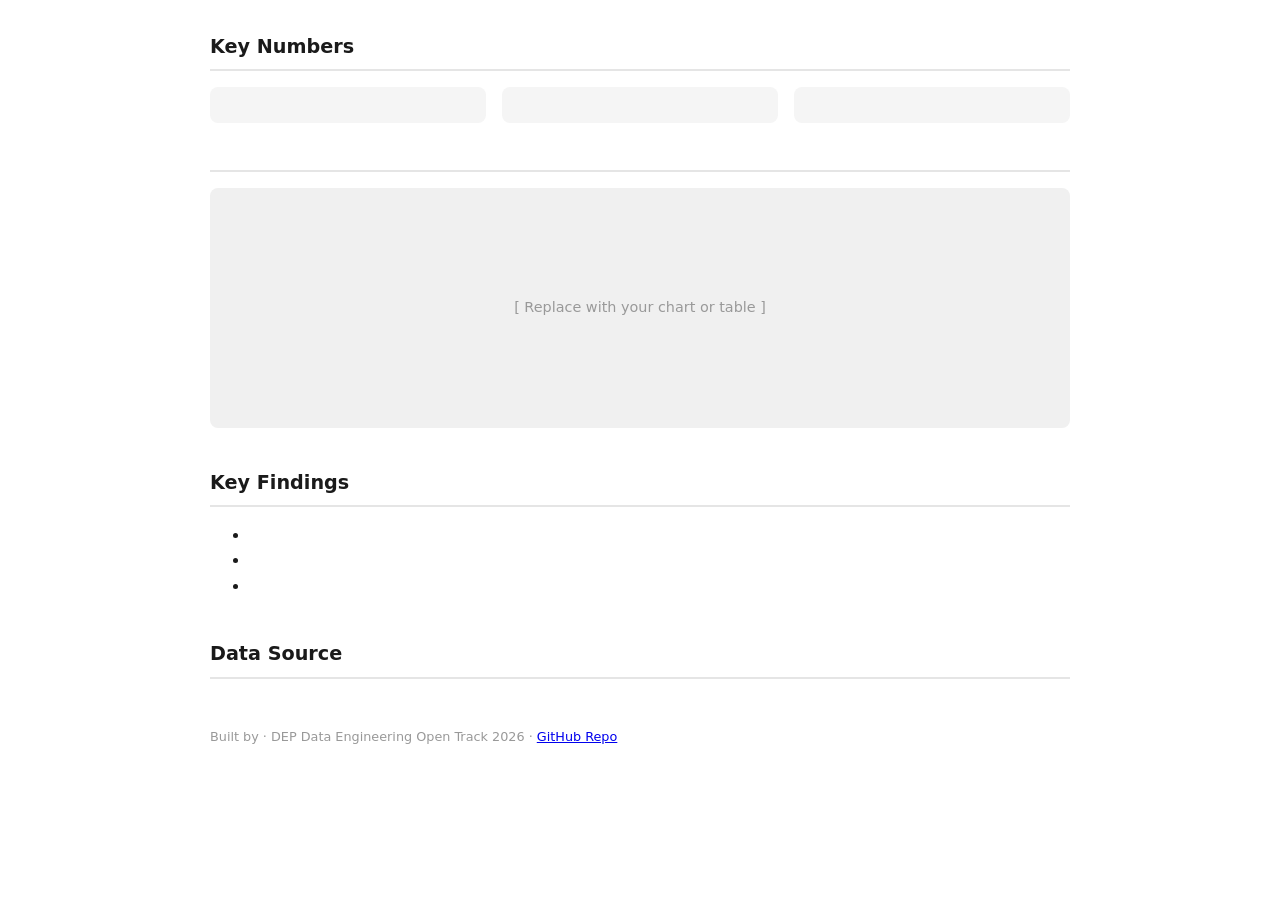
==== dashboard/index.html @ 29e37e00 "Set up DEP starter project" ====
<!DOCTYPE html>
<html lang="en">
<head>
  <meta charset="UTF-8" />
  <meta name="viewport" content="width=device-width, initial-scale=1.0" />
  <title>My DEP Project</title>
  <style>
    body {
      font-family: system-ui, sans-serif;
      max-width: 860px;
      margin: 2rem auto;
      padding: 0 1.5rem;
      color: #1a1a1a;
      line-height: 1.6;
    }
    h1 { font-size: 2rem; margin-bottom: 0.25rem; }
    .subtitle { color: #555; margin-bottom: 2rem; }
    section { margin-bottom: 2.5rem; }
    h2 { font-size: 1.2rem; border-bottom: 2px solid #e5e5e5; padding-bottom: 0.4rem; }
    .kpi-grid {
      display: grid;
      grid-template-columns: repeat(auto-fit, minmax(160px, 1fr));
      gap: 1rem;
      margin-top: 1rem;
    }
    .kpi-card {
      background: #f5f5f5;
      border-radius: 8px;
      padding: 1rem;
      text-align: center;
    }
    .kpi-value { font-size: 1.8rem; font-weight: 700; }
    .kpi-label { font-size: 0.85rem; color: #666; margin-top: 0.25rem; }
    .chart-placeholder {
      background: #f0f0f0;
      border-radius: 8px;
      height: 240px;
      display: flex;
      align-items: center;
      justify-content: center;
      color: #999;
      font-size: 0.9rem;
      margin-top: 1rem;
    }
    footer { font-size: 0.8rem; color: #999; margin-top: 3rem; }
  </style>
</head>
<body>

  <h1><!-- Replace: Your Project Title --></h1>
  <p class="subtitle"><!-- Replace: One-sentence description of what this project measures or predicts --></p>

  <section>
    <h2>Key Numbers</h2>
    <div class="kpi-grid">
      <div class="kpi-card">
        <div class="kpi-value"><!-- value --></div>
        <div class="kpi-label"><!-- KPI 1 label --></div>
      </div>
      <div class="kpi-card">
        <div class="kpi-value"><!-- value --></div>
        <div class="kpi-label"><!-- KPI 2 label --></div>
      </div>
      <div class="kpi-card">
        <div class="kpi-value"><!-- value --></div>
        <div class="kpi-label"><!-- KPI 3 label --></div>
      </div>
    </div>
  </section>

  <section>
    <h2><!-- Replace: Chart or Analysis Title --></h2>
    <!--
      Replace this placeholder with an actual chart.
      Options:
        - <img> tag pointing to a saved chart in output/figures/
        - Inline Chart.js or Plotly script
        - A table of results
    -->
    <div class="chart-placeholder">[ Replace with your chart or table ]</div>
  </section>

  <section>
    <h2>Key Findings</h2>
    <ul>
      <li><!-- Finding 1 --></li>
      <li><!-- Finding 2 --></li>
      <li><!-- Finding 3 --></li>
    </ul>
  </section>

  <section>
    <h2>Data Source</h2>
    <p><!-- Describe your data source: name, URL, date range, format --></p>
  </section>

  <footer>
    Built by <!-- Your Name --> &middot; DEP Data Engineering Open Track 2026 &middot;
    <a href="https://github.com/<!-- your-username/your-repo -->">GitHub Repo</a>
  </footer>

</body>
</html>
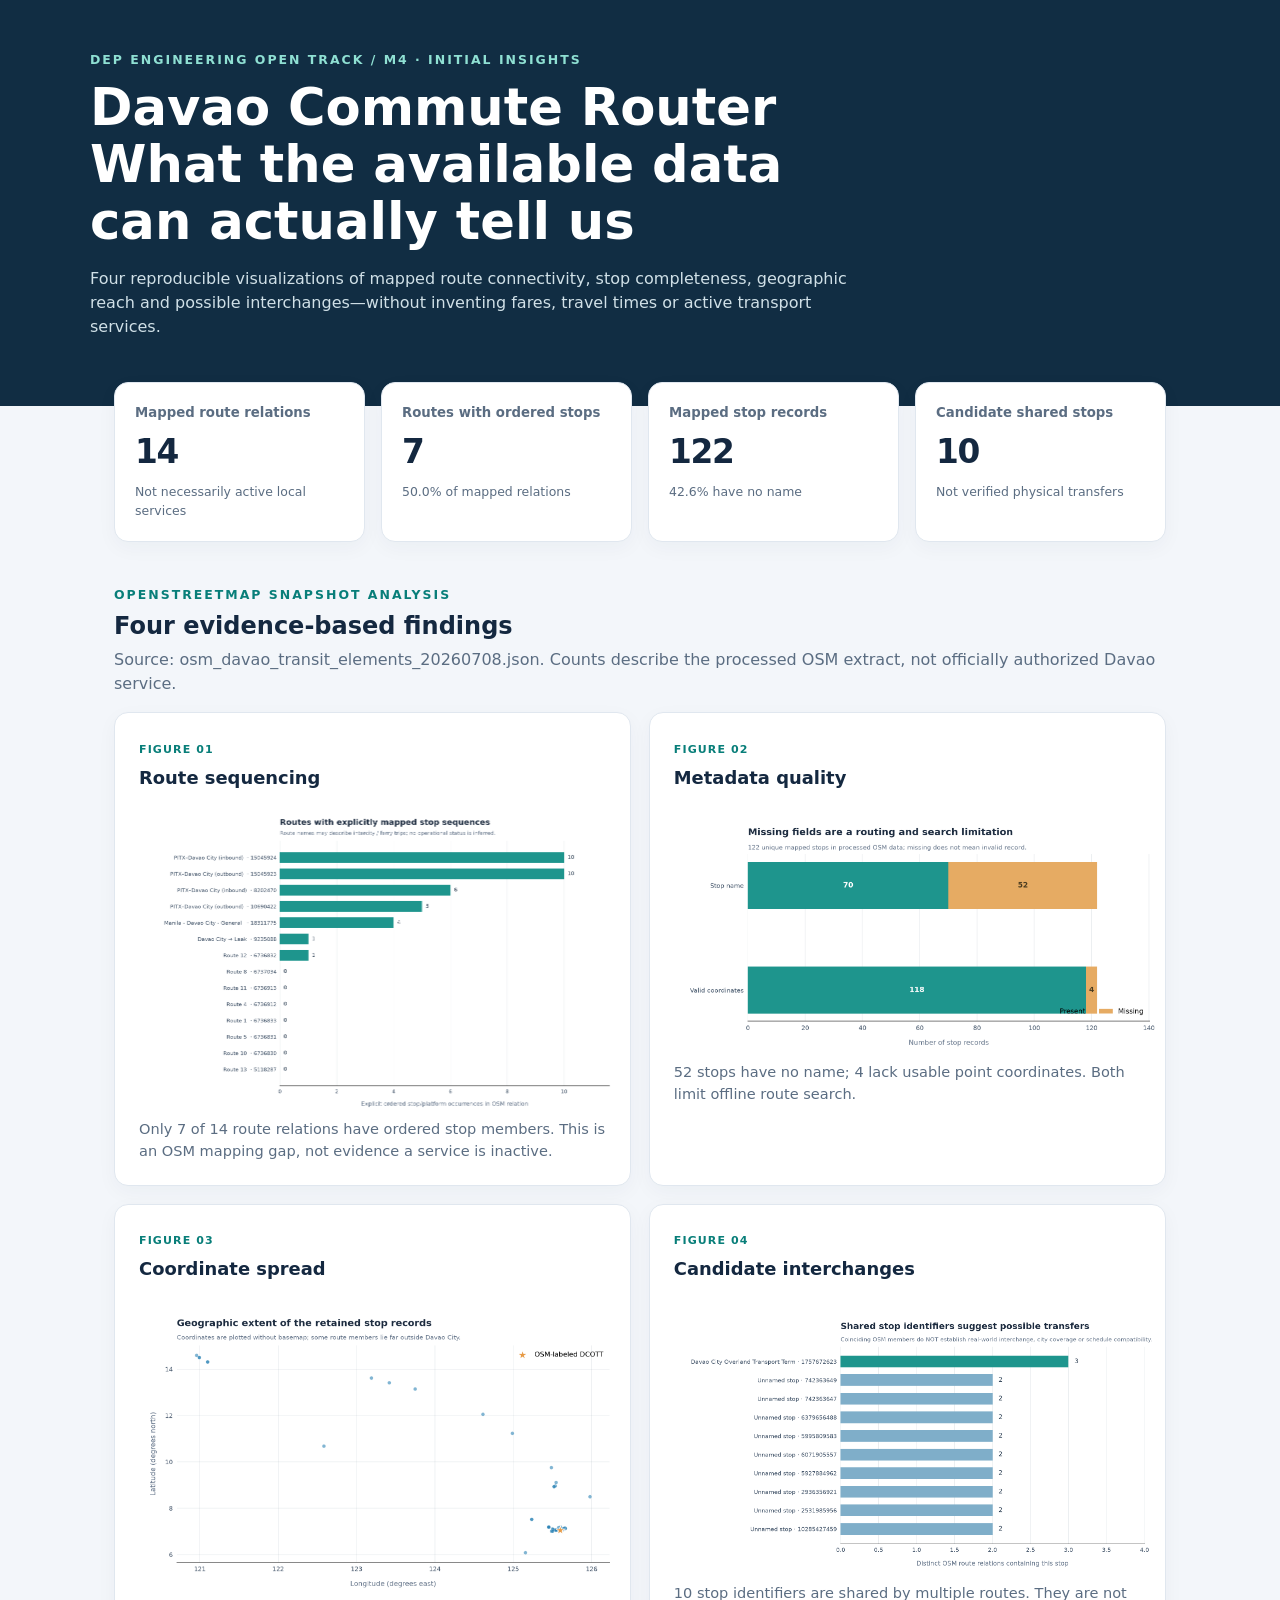
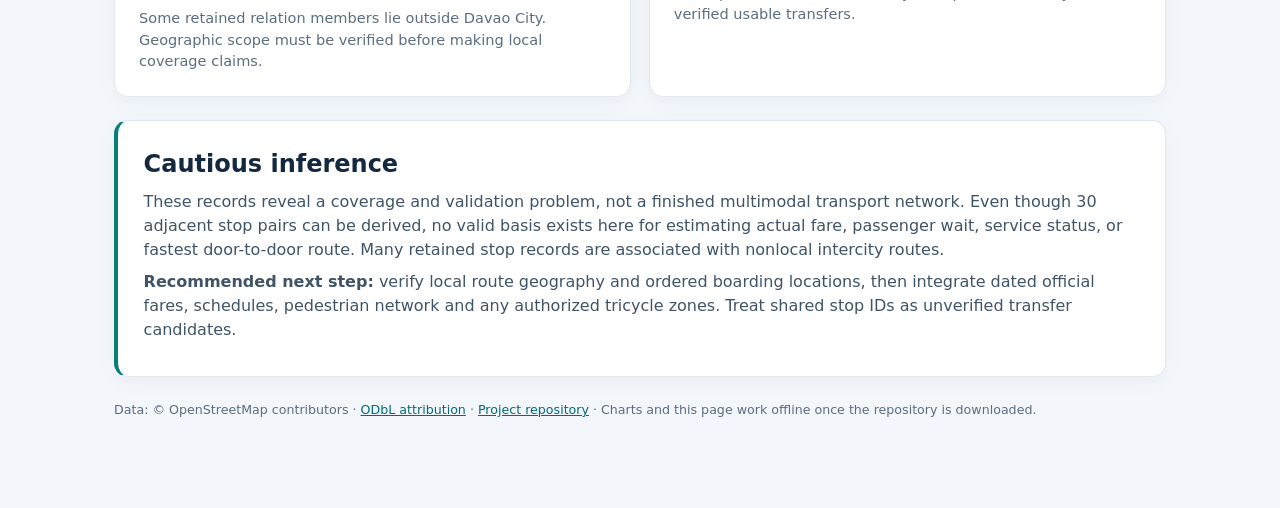
==== commit 610427d9: "feat: implement DEP Milestone 4 initial insights and dashboard" ====
--- a/dashboard/index.html
+++ b/dashboard/index.html
@@ -1,103 +1,14 @@
-<!DOCTYPE html>
-<html lang="en">
-<head>
-  <meta charset="UTF-8" />
-  <meta name="viewport" content="width=device-width, initial-scale=1.0" />
-  <title>My DEP Project</title>
-  <style>
-    body {
-      font-family: system-ui, sans-serif;
-      max-width: 860px;
-      margin: 2rem auto;
-      padding: 0 1.5rem;
-      color: #1a1a1a;
-      line-height: 1.6;
-    }
-    h1 { font-size: 2rem; margin-bottom: 0.25rem; }
-    .subtitle { color: #555; margin-bottom: 2rem; }
-    section { margin-bottom: 2.5rem; }
-    h2 { font-size: 1.2rem; border-bottom: 2px solid #e5e5e5; padding-bottom: 0.4rem; }
-    .kpi-grid {
-      display: grid;
-      grid-template-columns: repeat(auto-fit, minmax(160px, 1fr));
-      gap: 1rem;
-      margin-top: 1rem;
-    }
-    .kpi-card {
-      background: #f5f5f5;
-      border-radius: 8px;
-      padding: 1rem;
-      text-align: center;
-    }
-    .kpi-value { font-size: 1.8rem; font-weight: 700; }
-    .kpi-label { font-size: 0.85rem; color: #666; margin-top: 0.25rem; }
-    .chart-placeholder {
-      background: #f0f0f0;
-      border-radius: 8px;
-      height: 240px;
-      display: flex;
-      align-items: center;
-      justify-content: center;
-      color: #999;
-      font-size: 0.9rem;
-      margin-top: 1rem;
-    }
-    footer { font-size: 0.8rem; color: #999; margin-top: 3rem; }
-  </style>
-</head>
-<body>
-
-  <h1><!-- Replace: Your Project Title --></h1>
-  <p class="subtitle"><!-- Replace: One-sentence description of what this project measures or predicts --></p>
-
-  <section>
-    <h2>Key Numbers</h2>
-    <div class="kpi-grid">
-      <div class="kpi-card">
-        <div class="kpi-value"><!-- value --></div>
-        <div class="kpi-label"><!-- KPI 1 label --></div>
-      </div>
-      <div class="kpi-card">
-        <div class="kpi-value"><!-- value --></div>
-        <div class="kpi-label"><!-- KPI 2 label --></div>
-      </div>
-      <div class="kpi-card">
-        <div class="kpi-value"><!-- value --></div>
-        <div class="kpi-label"><!-- KPI 3 label --></div>
-      </div>
-    </div>
-  </section>
-
-  <section>
-    <h2><!-- Replace: Chart or Analysis Title --></h2>
-    <!--
-      Replace this placeholder with an actual chart.
-      Options:
-        - <img> tag pointing to a saved chart in output/figures/
-        - Inline Chart.js or Plotly script
-        - A table of results
-    -->
-    <div class="chart-placeholder">[ Replace with your chart or table ]</div>
-  </section>
-
-  <section>
-    <h2>Key Findings</h2>
-    <ul>
-      <li><!-- Finding 1 --></li>
-      <li><!-- Finding 2 --></li>
-      <li><!-- Finding 3 --></li>
-    </ul>
-  </section>
-
-  <section>
-    <h2>Data Source</h2>
-    <p><!-- Describe your data source: name, URL, date range, format --></p>
-  </section>
-
-  <footer>
-    Built by <!-- Your Name --> &middot; DEP Data Engineering Open Track 2026 &middot;
-    <a href="https://github.com/<!-- your-username/your-repo -->">GitHub Repo</a>
-  </footer>
-
-</body>
-</html>
+<!doctype html>
+<html lang="en"><head><meta charset="utf-8"><meta name="viewport" content="width=device-width, initial-scale=1"><meta name="color-scheme" content="light"><title>Davao Commute Router · Milestone 4 Insights</title>
+<style>
+:root{--ink:#142840;--muted:#5b6d82;--bg:#f3f6fa;--card:#fff;--teal:#087e79;--line:#e0e7ef;}
+*{box-sizing:border-box}body{margin:0;font-family:system-ui,-apple-system,Segoe UI,sans-serif;background:var(--bg);color:var(--ink);line-height:1.5}
+a{color:#006b79}.hero{padding:3.2rem max(1.5rem,calc((100% - 1100px)/2));background:#112d43;color:white}
+.kicker{text-transform:uppercase;letter-spacing:.16em;color:#8fe0d3;font-size:.78rem;font-weight:750}h1{font-size:clamp(2rem,4vw,3.2rem);margin:.55rem 0 1rem;max-width:790px;line-height:1.12}.hero p{max-width:790px;color:#d0e0e7}
+.wrap{max-width:1100px;margin:auto;padding:1.7rem 1.5rem 4rem}.stats{display:grid;grid-template-columns:repeat(4,1fr);gap:1rem;margin-top:-3.2rem;position:relative}
+.stat,.panel,.note{background:var(--card);border:1px solid var(--line);border-radius:14px;box-shadow:0 6px 20px #1428400a}.stat{padding:1.25rem}.stat-label{font-size:.83rem;font-weight:650;color:var(--muted)}.stat strong{display:block;font-size:2.05rem;letter-spacing:-.04em;margin:.35rem 0}.stat small{display:block;color:var(--muted);font-size:.78rem}.section-intro{margin:2.8rem 0 1rem}.section-intro h2{font-size:1.5rem;margin:.2rem 0}.section-intro p{color:var(--muted);margin:.25rem 0}.charts{display:grid;grid-template-columns:1fr 1fr;gap:1.1rem}.panel{overflow:hidden}.panel-head{padding:1.4rem 1.5rem 0}.panel-head h2{font-size:1.12rem;margin:.3rem 0 .3rem}.figure-tag{font-size:.69rem;color:var(--teal);font-weight:800;letter-spacing:.1em}.panel img{display:block;width:100%;height:auto;object-fit:contain;background:white}.panel p{padding:0 1.5rem 1.5rem;margin:0;color:var(--muted);font-size:.91rem}
+.note{padding:1.6rem;margin-top:1.4rem;border-left:4px solid var(--teal)}.note h2{margin:0 0 .5rem}.note p{margin:.5rem 0;color:#405468}footer{padding:1.5rem 0;color:var(--muted);font-size:.79rem}
+@media(max-width:850px){.stats{grid-template-columns:repeat(2,1fr)}.charts{grid-template-columns:1fr}}@media(max-width:460px){.stats{grid-template-columns:1fr 1fr}.stat strong{font-size:1.6rem}.wrap{padding:1.6rem 1rem}.hero{padding:2.4rem 1rem 4rem}}
+</style></head>
+<body><header class="hero"><div class="kicker">DEP Engineering Open Track / M4 · Initial insights</div><h1>Davao Commute Router<br>What the available data can actually tell us</h1><p>Four reproducible visualizations of mapped route connectivity, stop completeness, geographic reach and possible interchanges—without inventing fares, travel times or active transport services.</p></header>
+<main class="wrap"><section class="stats" aria-label="Analysis statistics"><article class="stat"><div class="stat-label">Mapped route relations</div><strong>14</strong><small>Not necessarily active local services</small></article><article class="stat"><div class="stat-label">Routes with ordered stops</div><strong>7</strong><small>50.0% of mapped relations</small></article><article class="stat"><div class="stat-label">Mapped stop records</div><strong>122</strong><small>42.6% have no name</small></article><article class="stat"><div class="stat-label">Candidate shared stops</div><strong>10</strong><small>Not verified physical transfers</small></article></section><div class="section-intro"><div class="kicker" style="color:#087e79">OpenStreetMap snapshot analysis</div><h2>Four evidence-based findings</h2><p>Source: osm_davao_transit_elements_20260708.json. Counts describe the processed OSM extract, not officially authorized Davao service.</p></div><section class="charts"><article class="panel" id="chart-01"><div class="panel-head"><span class="figure-tag">FIGURE 01</span><h2>Route sequencing</h2></div><img loading="lazy" src="assets/figures/01_route_stop_coverage.png" alt="Coverage of ordered stops by mapped route" /><p>Only 7 of 14 route relations have ordered stop members. This is an OSM mapping gap, not evidence a service is inactive.</p></article><article class="panel" id="chart-02"><div class="panel-head"><span class="figure-tag">FIGURE 02</span><h2>Metadata quality</h2></div><img loading="lazy" src="assets/figures/02_stop_metadata_quality.png" alt="Completeness of stop names and coordinates" /><p>52 stops have no name; 4 lack usable point coordinates. Both limit offline route search.</p></article><article class="panel" id="chart-03"><div class="panel-head"><span class="figure-tag">FIGURE 03</span><h2>Coordinate spread</h2></div><img loading="lazy" src="assets/figures/03_stop_coordinate_spread.png" alt="Where geocoded mapped stops appear" /><p>Some retained relation members lie outside Davao City. Geographic scope must be verified before making local coverage claims.</p></article><article class="panel" id="chart-04"><div class="panel-head"><span class="figure-tag">FIGURE 04</span><h2>Candidate interchanges</h2></div><img loading="lazy" src="assets/figures/04_candidate_transfer_stops.png" alt="Stops shared by multiple OSM route relations" /><p>10 stop identifiers are shared by multiple routes. They are not verified usable transfers.</p></article></section><aside class="note"><h2>Cautious inference</h2><p>These records reveal a coverage and validation problem, not a finished multimodal transport network. Even though 30 adjacent stop pairs can be derived, no valid basis exists here for estimating actual fare, passenger wait, service status, or fastest door-to-door route. Many retained stop records are associated with nonlocal intercity routes.</p><p><strong>Recommended next step:</strong> verify local route geography and ordered boarding locations, then integrate dated official fares, schedules, pedestrian network and any authorized tricycle zones. Treat shared stop IDs as unverified transfer candidates.</p></aside><footer>Data: © OpenStreetMap contributors · <a href="https://www.openstreetmap.org/copyright">ODbL attribution</a> · <a href="https://github.com/vn0raven/dep-data-engineering-vn0raven">Project repository</a> · Charts and this page work offline once the repository is downloaded.</footer></main></body></html>
